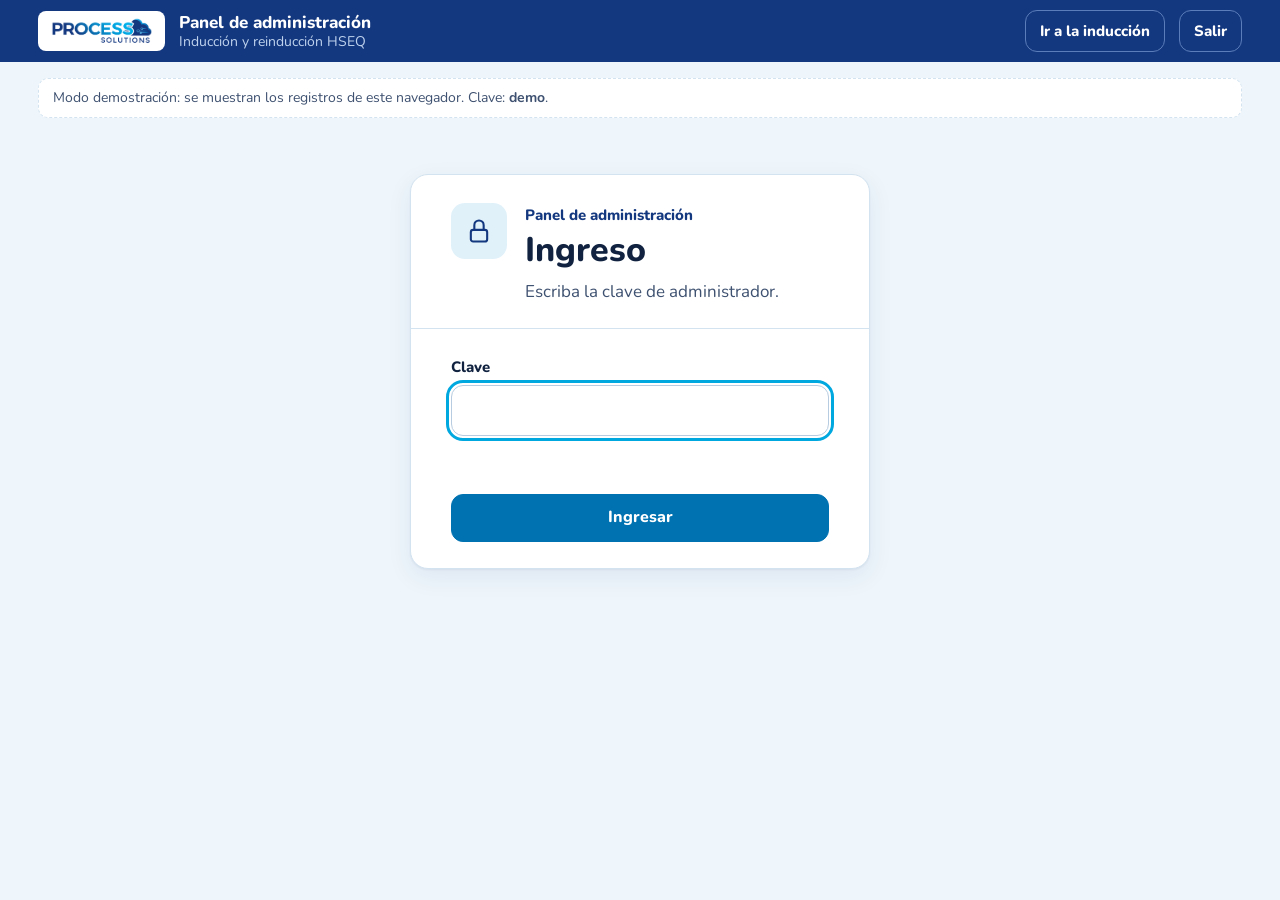
==== admin.html @ 6949bd53 "Add files via upload" ====
<!DOCTYPE html>
<html lang="es">
<head>
<meta charset="utf-8">
<meta name="viewport" content="width=device-width, initial-scale=1">
<meta name="robots" content="noindex">
<title>Panel HSEQ · Process Solutions</title>
<link rel="icon" href="img/logo.png">
<link rel="preconnect" href="https://fonts.googleapis.com">
<link rel="preconnect" href="https://fonts.gstatic.com" crossorigin>
<link href="https://fonts.googleapis.com/css2?family=Nunito:wght@500;600;700;800;900&display=swap" rel="stylesheet">
<link rel="stylesheet" href="css/estilos.css">
</head>
<body class="admin">
  <header class="barra">
    <img src="img/logo.png" alt="Process Solutions" class="logo">
    <div class="barra-txt"><b>Panel de administración</b><span>Inducción y reinducción HSEQ</span></div>
    <a class="btn chico oscuro" href="index.html">Ir a la inducción</a>
    <button class="btn chico oscuro" id="bSalir" hidden>Salir</button>
  </header>
  <div id="avisoDemo" class="aviso-demo" hidden>Modo demostración: se muestran los registros de este navegador. Clave: <b>demo</b>.</div>
  <main id="panel" class="contenedor-admin"></main>
  <div id="modal" class="modal" hidden>
    <div class="modal-caja" role="dialog" aria-modal="true" aria-label="Certificado">
      <div id="modalCuerpo"></div>
      <nav class="nav">
        <button class="btn" id="bCerrar">Cerrar</button>
        <button class="btn primario" id="bImprimir">Descargar PDF</button>
      </nav>
    </div>
  </div>
  <script src="js/config.js"></script>
  <script src="js/contenido.js"></script>
  <script src="js/evaluacion.js"></script>
  <script src="js/comun.js"></script>
  <script src="js/admin.js"></script>
</body>
</html>
---- css/estilos.css ----
/*
  VOICE: clara y amable, como una buena inducción en persona: se lee sin esfuerzo.
  IDEA: un cuaderno de inducción. A la izquierda, el índice de avance en azul marino; a la derecha, la hoja blanca.
  PICTURE: cada tema es una ficha con su propia gráfica (mapa de procesos, PHVA, residuos, sellos), todo en un solo estilo.
  COLOUR and TYPE: gama del logo Process: azul marino #14387F, azul medio #0072B1, cian #00A8E0, blancos y celestes claros; Nunito.
  LAYOUT: barra superior negra, índice lateral negro de 280px, hoja de lectura de 820px; en celular, una sola columna.
*/
:root{
  color-scheme:light dark;
  /* Gama del logo Process Solutions */
  --navy:#14387F;--azul:#14387F;--medio:#0072B1;--cian:#00A8E0;
  --bg:light-dark(#EEF6FB,#0B1A33);
  --papel:light-dark(#FFFFFF,#11264A);
  --papel2:light-dark(#F3F8FC,#173158);
  --linea:light-dark(#D3E3F0,#24416E);
  --ink:light-dark(#10223F,#E8F1FA);
  --ink2:light-dark(#3E5170,#B4C6E0);
  --acento:light-dark(#14387F,#8FD8F5);
  --acento-bg:light-dark(#E0F1FA,#173E6B);
  --boton:light-dark(#0072B1,#0088C8);
  --ok:light-dark(#1E6B42,#7BD3A2);--okbg:light-dark(#E1F2E6,#1D3A2A);
  --mal:light-dark(#A3261D,#FF9C8F);--malbg:light-dark(#FBE5E1,#45231F);
  --sombra:0 1px 2px light-dark(rgba(20,56,127,.06),rgba(0,0,0,.4)),0 8px 24px light-dark(rgba(20,56,127,.08),rgba(0,0,0,.35));
}
:root[data-theme=light]{color-scheme:light}:root[data-theme=dark]{color-scheme:dark}
*{box-sizing:border-box;min-width:0}
html{scroll-padding-top:90px}
body{margin:0;background:var(--bg);color:var(--ink);font:17px/1.6 Nunito,system-ui,"Segoe UI",sans-serif;overflow-x:clip;min-height:100vh;display:flex;flex-direction:column}
.ico{width:1.15em;height:1.15em;flex:none;vertical-align:-.2em}
button{font:inherit}

/* ---------- Barra superior (negro) ---------- */
.barra{display:flex;align-items:center;gap:14px;padding:10px max(3vw,16px);background:#14387F;color:#FFFFFF;position:sticky;top:0;z-index:10}
.logo{height:40px;width:auto;background:#FFFFFF;border-radius:8px;padding:4px 8px}
.barra-txt{display:flex;flex-direction:column;line-height:1.25;flex:1}
.barra-txt b{font-weight:800;font-size:17px}
.barra-txt span{font-size:14px;color:#BFD3EE}
.barra-paso{font-size:15px;font-weight:700;color:#BFD3EE;white-space:nowrap}
.progreso{height:4px;background:#0F2C66;position:sticky;top:60px;z-index:10}
.progreso span{display:block;height:100%;width:0;background:linear-gradient(90deg,#00A8E0,#5FD0F3);transition:width .4s ease}

/* ---------- Estructura ---------- */
.layout{flex:1;display:grid;grid-template-columns:280px minmax(0,1fr);background:linear-gradient(90deg,#14387F 280px,transparent 280px)}
.lateral{background:#14387F;color:#FFFFFF;padding:22px 16px;position:sticky;top:64px;align-self:start;height:calc(100vh - 64px);overflow:auto}
.principal{padding:28px max(3vw,16px) 48px}
#app{max-width:820px;margin:0 auto;outline:none}
.aviso-demo{max-width:820px;margin:0 auto 16px;background:var(--papel);border:1px dashed var(--linea);color:var(--ink2);border-radius:10px;padding:8px 14px;font-size:14px}
.pie{display:flex;justify-content:space-between;gap:12px;flex-wrap:wrap;background:#14387F;color:#BFD3EE;font-size:14px;padding:14px max(3vw,16px)}
.pie-admin{color:#FFFFFF;font-weight:700}
.pie-admin:hover{color:#8FD8F5}

/* Índice lateral */
.lat-tit{margin:0 0 10px 8px;font-size:14px;font-weight:800;color:#BFD3EE}
.pasos-lat{list-style:none;margin:0;padding:0;display:grid;gap:2px}
.pasos-lat span,.pasos-lat button{display:flex;align-items:center;gap:10px;width:100%;padding:8px 10px;border-radius:10px;color:#9FB6DA;font-size:15px;font-weight:700;background:none;border:0;text-align:left;line-height:1.3}
.pasos-lat button{cursor:pointer;color:#FFFFFF}
.pasos-lat button:hover{background:#1C4793}
.pasos-lat i{display:grid;place-items:center;width:26px;height:26px;border-radius:50%;border:1.5px solid #5B7DBA;font-style:normal;font-size:13px;flex:none}
.pasos-lat .hecho span,.pasos-lat .hecho button{color:#FFFFFF}
.pasos-lat .hecho i{background:#FFFFFF;border-color:#FFFFFF;color:#14387F}
.pasos-lat .hecho i .ico{width:15px;height:15px}
.pasos-lat .actual span,.pasos-lat .actual button{background:#FFFFFF;color:#14387F}
.pasos-lat .actual i{background:var(--cian);border-color:var(--cian);color:#14387F}

/* ---------- Tarjeta (hoja de marfil) ---------- */
.tarjeta{background:var(--papel);border:1px solid var(--linea);border-radius:18px;box-shadow:var(--sombra);overflow:hidden}
.cab{display:flex;gap:18px;align-items:flex-start;padding:28px clamp(20px,4vw,40px) 22px;border-bottom:1px solid var(--linea)}
.cab>div{flex:1}
.cab-ico{order:-1;display:grid;place-items:center;width:56px;height:56px;border-radius:14px;background:var(--acento-bg);color:var(--acento);flex:none}
.cab-ico .ico{width:28px;height:28px}
.cab.ok .cab-ico{background:var(--okbg);color:var(--ok)}
.cab.mal .cab-ico{background:var(--malbg);color:var(--mal)}
.etiqueta,.pill{display:block;margin:0 0 4px;font-size:15px;font-weight:800;color:var(--acento);background:none;padding:0}
.cab h1{font-size:clamp(26px,3.6vw,34px);line-height:1.15;margin:0;font-weight:800;color:var(--ink);text-wrap:balance}
.cab p{margin:8px 0 0;color:var(--ink2)}
.cab .etiqueta,.cab .pill{margin:0 0 4px}
.chips{display:flex;flex-wrap:wrap;gap:8px;margin-top:14px}
.chips span{font-size:14px;font-weight:700;background:var(--papel2);border:1px solid var(--linea);border-radius:999px;padding:4px 12px;color:var(--ink2)}

.cuerpo{padding:26px clamp(20px,4vw,40px)}
.intro{font-size:18px;margin:0 0 20px;color:var(--ink)}
.cita{margin:0 0 20px;padding:4px 0 4px 22px;border-left:4px solid var(--cian);font-size:clamp(18px,2.3vw,21px);font-weight:700;line-height:1.55;color:var(--ink)}

.items{list-style:none;margin:0;padding:0;display:grid;gap:10px}
.item{display:flex;gap:14px;align-items:flex-start;padding:14px 16px;border:1px solid var(--linea);border-radius:14px;background:var(--papel2);animation:sube .4s ease both;animation-delay:var(--d)}
.item b{display:block;font-weight:800;font-size:17px;color:var(--ink)}
.item p{margin:2px 0 0;color:var(--ink2)}
.item-ico{display:grid;place-items:center;width:36px;height:36px;border-radius:10px;background:#14387F;color:#FFFFFF;flex:none;font-weight:800}
.pasos{counter-reset:p}
.pasos .item{position:relative}
.pasos .item:not(:last-child)::after{content:"";position:absolute;left:33px;top:52px;bottom:-12px;width:2px;background:var(--linea)}
.pasos .item-ico{border-radius:50%;background:var(--medio);color:#fff}

.cols{display:grid;grid-template-columns:repeat(2,minmax(0,1fr));gap:14px}
.col{border:1px solid var(--linea);border-radius:14px;padding:16px 18px;background:var(--papel2)}
.col:first-child{border-top:4px solid #14387F}
.col:last-child{border-top:4px solid var(--cian)}
.col h3{margin:0 0 8px;font-size:18px;font-weight:800;color:var(--ink)}
.col ul{margin:0;padding-left:20px}.col li{margin:5px 0;color:var(--ink2)}
.col li::marker{color:var(--ink)}

/* ---------- Componentes gráficos ---------- */
.clientes{display:grid;grid-template-columns:repeat(auto-fill,minmax(150px,1fr));gap:10px}
.cliente{display:grid;place-items:center;align-content:center;text-align:center;gap:2px;min-height:96px;padding:12px;border:1px solid var(--linea);border-radius:14px;background:#FFFFFF;color:#14387F}
.cliente b{font-size:18px;font-weight:800;line-height:1.2}
.cliente small{font-size:13px;color:#4A5B75}
.cliente img{max-height:48px;max-width:100%;object-fit:contain}
.cliente.con-logo b{position:absolute;width:1px;height:1px;overflow:hidden;clip:rect(0 0 0 0)}

.acred{display:grid;grid-template-columns:repeat(2,minmax(0,1fr));gap:12px}
.sello{display:flex;gap:14px;align-items:flex-start;padding:16px;border:1px solid var(--linea);border-radius:14px;background:var(--papel2)}
.sello-ico{display:grid;place-items:center;width:46px;height:46px;border-radius:50%;background:linear-gradient(135deg,var(--cian),var(--azul));color:#fff;flex:none}
.sello b{display:block;font-size:19px;font-weight:800}
.sello div>span{display:block;font-weight:700;color:var(--ink)}
.sello small{display:block;font-size:14px;color:var(--ink2);margin-top:2px}

.mapa{display:grid;gap:10px}
.mapa-fila{display:grid;grid-template-columns:120px minmax(0,1fr);gap:12px;align-items:center;padding:14px;border-radius:14px;background:var(--papel2);border:1px solid var(--linea)}
.mapa-fila.mision{background:#14387F;border-color:#14387F}
.mapa-et{font-weight:800;font-size:15px;color:var(--ink)}
.mision .mapa-et{color:#FFFFFF}
.mapa-cajas{display:flex;flex-wrap:wrap;gap:8px;align-items:center}
.proc{padding:8px 14px;border-radius:10px;background:var(--papel);border:1px solid var(--linea);font-weight:700;font-size:15px}
.proc.fuerte{background:var(--medio);border-color:var(--medio);color:#fff}
.mapa-nota{grid-column:2;margin:0;font-size:14px;font-weight:700;color:#BFD3EE}
.fl{color:#BFD3EE;display:grid}

.phva{position:relative;display:grid;grid-template-columns:repeat(2,minmax(0,1fr));gap:12px}
.phva-c{display:flex;gap:14px;align-items:flex-start;padding:18px;border-radius:16px;border:1px solid var(--linea);background:var(--papel2)}
.phva-c b{display:block;font-size:19px;font-weight:800}
.phva-c p{margin:2px 0 0;color:var(--ink2);font-size:16px}
.phva-l{display:grid;place-items:center;width:48px;height:48px;border-radius:12px;font-size:24px;font-weight:900;flex:none;background:#14387F;color:#FFFFFF}
.phva-c.c1 .phva-l,.phva-c.c2 .phva-l{background:var(--medio);color:#fff}
.phva-c.c2{order:4}.phva-c.c3{order:3}
.phva-nota{grid-column:1/-1;order:5;display:flex;align-items:center;gap:8px;margin:2px 0 0;font-weight:700;color:var(--acento)}
.residuos{display:grid;grid-template-columns:repeat(3,minmax(0,1fr));gap:12px}
.bolsa{position:relative;padding:26px 16px 18px;border-radius:12px 12px 22px 22px;border:2px solid #151515;background:var(--papel)}
.bolsa-tapa{position:absolute;left:18%;right:18%;top:-9px;height:16px;border-radius:8px;border:2px solid #151515;background:inherit}
.bolsa b{display:block;font-size:19px;font-weight:800}
.bolsa-s{display:block;font-weight:800;font-size:15px;margin-bottom:6px}
.bolsa p{margin:0;font-size:15px}
.bolsa.blanca{background:#FFFFFF;color:#14387F}
.bolsa.verde{background:#1F7A45;border-color:#145530;color:#fff}.bolsa.verde .bolsa-tapa{border-color:#145530}
.bolsa.negra{background:#151515;color:#FFFFFF}.bolsa.negra .bolsa-tapa{border-color:#555}

/* ---------- Navegación y botones ---------- */
.nav{display:flex;justify-content:space-between;align-items:center;gap:12px;padding:16px clamp(20px,4vw,40px) 22px;border-top:1px solid var(--linea);background:var(--papel)}
.nav.sin-borde{border:0;padding:0;background:none}
.nav-cuenta{font-size:15px;font-weight:700;color:var(--ink2)}
.btn{display:inline-flex;align-items:center;justify-content:center;gap:8px;min-height:48px;padding:0 22px;border-radius:12px;border:1.5px solid var(--ink);background:transparent;color:var(--ink);font-weight:800;font-size:16px;cursor:pointer;text-decoration:none;transition:background .15s,transform .15s}
.btn:hover{background:var(--papel2)}
.btn:focus-visible,input:focus-visible,select:focus-visible,textarea:focus-visible,.pasos-lat button:focus-visible{outline:3px solid #00A8E0;outline-offset:2px}
.btn.primario{background:var(--boton);border-color:var(--boton);color:#fff}
.btn.primario:hover{background:#14387F;border-color:#14387F}
.btn.oscuro{border-color:#5B7DBA;color:#FFFFFF}
.btn.oscuro:hover{background:#1C4793}
.btn:disabled{opacity:.6;cursor:wait}
.btn.ancho{width:100%;margin-top:6px}
.btn.chico{min-height:42px;padding:0 14px;font-size:15px}
.btn.mini{min-height:36px;padding:0 12px;font-size:14px;border-radius:9px}

/* ---------- Formularios ---------- */
.form{display:grid;gap:16px}
.sub{font-size:21px;font-weight:800;margin:0;color:var(--ink)}
.ayuda{color:var(--ink2);font-size:15px;margin:0}
.ayuda.centro{text-align:center;padding:0 16px 18px}
label{display:grid;gap:6px;font-weight:800;font-size:15px;color:var(--ink)}
input,select,textarea{font:inherit;font-size:17px;font-weight:600;color:var(--ink);background:light-dark(#FFFFFF,#14387F);border:1.5px solid light-dark(#B7CCE0,#5B7DBA);border-radius:12px;padding:11px 14px;min-height:48px;width:100%}
input:disabled{background:var(--papel2);color:var(--ink2)}
textarea{resize:vertical}
.fila2{display:grid;grid-template-columns:repeat(2,minmax(0,1fr));gap:16px}
.check{display:flex;gap:10px;align-items:flex-start;font-weight:600;font-size:15px;color:var(--ink2)}
.check input{width:22px;height:22px;min-height:0;margin-top:1px;flex:none;accent-color:var(--azul)}
.error{color:var(--mal);font-weight:800;margin:0;min-height:1.2em}
.aviso{background:var(--papel2);border:1px dashed var(--linea);color:var(--ink2);border-radius:12px;padding:10px 14px;margin:0 0 16px;font-size:15px}

/* ---------- Evaluación ---------- */
.preg{border:1px solid var(--linea);border-radius:14px;padding:18px 20px;margin:0 0 14px;background:var(--papel)}
.preg.falta{border-color:var(--mal);box-shadow:0 0 0 3px var(--malbg)}
.preg legend{font-weight:800;font-size:17px;padding:0 6px;display:flex;gap:10px;align-items:flex-start;line-height:1.4}
.num{display:grid;place-items:center;min-width:30px;height:30px;border-radius:8px;background:#14387F;color:#FFFFFF;font-size:15px;flex:none}
.ops{display:grid;gap:8px;margin-top:12px}
.op{display:flex;gap:12px;align-items:flex-start;font-weight:600;font-size:16px;padding:12px 14px;border-radius:12px;background:var(--papel2);border:1.5px solid transparent;cursor:pointer;color:var(--ink)}
.op:hover{border-color:var(--linea)}
.op:has(input:checked){border-color:var(--azul);background:var(--acento-bg)}
.op input{width:22px;height:22px;min-height:0;margin-top:1px;flex:none;accent-color:var(--azul)}
.preg textarea{margin-top:12px}
.eval-pie{position:sticky;bottom:0;background:var(--papel);padding:14px 0 4px;display:grid;gap:8px;border-top:1px solid var(--linea)}
.contador{font-weight:800;color:var(--ink2);font-size:15px}
.repaso{margin:10px 0 0;padding-left:22px}.repaso li{margin:8px 0}

/* ---------- Certificado ---------- */
.cert{background:#FFFFFF;color:#14387F;border-radius:12px;padding:12px;border:1px solid #D3E3F0}
.cert-marco{border:2px solid #14387F;outline:1px solid #00A8E0;outline-offset:-8px;border-radius:8px;padding:clamp(20px,4vw,42px);text-align:center;background:linear-gradient(90deg,#14387F,#0072B1 60%,#00A8E0) top/100% 10px no-repeat,#FFFFFF}
.cert-top{display:flex;justify-content:space-between;align-items:center;gap:10px;flex-wrap:wrap}
.cert-logo{height:46px}
.cert-cod{font-size:13px;color:#4A5B75;font-weight:700}
.cert-sup{font-size:16px;font-weight:800;color:#14387F;margin:20px 0 6px}
.cert-txt{margin:6px auto;max-width:60ch;font-size:16px}
.cert-nombre{font-size:clamp(28px,4.5vw,42px);font-weight:900;color:#14387F;margin:6px 0 8px;line-height:1.1;text-wrap:balance}
.cert-curso{font-size:clamp(18px,2.4vw,22px);font-weight:800;color:#14387F;margin:8px auto;max-width:34ch;text-wrap:balance}
.cert-pie{display:flex;justify-content:space-between;align-items:flex-end;gap:16px;margin-top:30px;flex-wrap:wrap}
.cert-firma{display:grid;gap:2px;text-align:center;min-width:200px}
.cert-firma .linea{display:block;height:1px;background:#14387F;margin-bottom:6px}
.cert-firma small{color:#4A5B75}
.cert-sello{display:grid;place-items:center;align-content:center;width:96px;height:96px;border-radius:50%;background:linear-gradient(135deg,#00A8E0,#14387F);color:#fff}
.cert-sello b{font-size:22px;line-height:1}.cert-sello small{font-size:12px;font-weight:800}

/* ---------- Panel de administración ---------- */
.contenedor-admin{flex:1;width:100%;max-width:1240px;margin:0 auto;padding:26px max(3vw,16px) 48px}
.admin .aviso-demo{max-width:1240px;margin:16px auto 0;width:calc(100% - 2*max(3vw,16px))}
.login{max-width:460px;margin:30px auto}
.cargando,.vacio{color:var(--ink2);text-align:center;padding:24px}
.titulo-panel{display:flex;justify-content:space-between;align-items:flex-end;gap:16px;flex-wrap:wrap;margin-bottom:18px}
.titulo-panel h1{margin:0 0 4px;font-size:clamp(28px,3.5vw,36px);font-weight:800;line-height:1.15}
.enlaces{display:grid;grid-template-columns:repeat(2,minmax(0,1fr));gap:12px;margin-bottom:14px}
.enlace{background:#14387F;color:#FFFFFF;border-radius:14px;padding:14px 16px;display:grid;grid-template-columns:minmax(0,1fr) auto;gap:4px 10px;align-items:center}
.enlace b{grid-column:1/-1;font-size:15px}
.enlace code{font-size:14px;overflow-wrap:anywhere;color:#8FD8F5}
.enlace .btn{border-color:#5B7DBA;color:#FFFFFF}
.enlace .btn:hover{background:#1C4793}
.kpis{display:grid;grid-template-columns:repeat(4,minmax(0,1fr));gap:12px;margin-bottom:14px}
.kpi{background:var(--papel);border:1px solid var(--linea);border-radius:16px;padding:16px;display:flex;gap:12px;align-items:center}
.kpi b{display:block;font-size:clamp(24px,3vw,32px);font-weight:900;line-height:1.1}
.kpi small{color:var(--ink2);font-weight:700;font-size:14px}
.kpi-ico{display:grid;place-items:center;width:46px;height:46px;border-radius:12px;background:var(--acento-bg);color:var(--acento);flex:none}
.grid2{display:grid;grid-template-columns:repeat(2,minmax(0,1fr));gap:14px;margin-bottom:14px}
.caja{background:var(--papel);border:1px solid var(--linea);border-radius:16px;padding:18px}
.barras{display:grid;gap:12px;margin-top:12px}
.barra-fila{display:grid;grid-template-columns:minmax(0,1.3fr) minmax(0,1fr) auto;gap:10px;align-items:center;font-size:15px}
.barra-et{white-space:nowrap;overflow:hidden;text-overflow:ellipsis;font-weight:700}
.barra-pista{height:12px;border-radius:99px;background:var(--papel2);border:1px solid var(--linea);overflow:hidden}
.barra-pista span{display:block;height:100%;background:linear-gradient(90deg,var(--cian),var(--medio))}
.barra-pista.mal span{background:#E0703A}
.barra-val{font-weight:800;white-space:nowrap;text-align:right}.barra-val small{color:var(--ink2);font-weight:600}
.filtros{display:flex;flex-wrap:wrap;gap:10px}
.filtros label{font-size:14px;flex:1 1 150px}.filtros .crece{flex:3 1 260px}
.filtros-pie{display:flex;justify-content:space-between;align-items:center;gap:10px;flex-wrap:wrap;margin:12px 0}
.acciones{display:flex;gap:8px;flex-wrap:wrap}
.scroll{overflow-x:auto}
.tabla{width:100%;border-collapse:collapse;font-size:15px}
.tabla th{text-align:left;font-size:14px;color:var(--ink2);font-weight:800;padding:10px 8px;border-bottom:2px solid var(--ink);white-space:nowrap}
.tabla td{padding:11px 8px;border-bottom:1px solid var(--linea);vertical-align:middle}
.tabla tbody tr:hover{background:var(--papel2)}
.tabla .der{text-align:right}.nw{white-space:nowrap}
.estado{display:inline-block;font-size:13px;font-weight:800;border-radius:99px;padding:3px 10px;white-space:nowrap}
.estado.si{background:var(--okbg);color:var(--ok)}.estado.no{background:var(--malbg);color:var(--mal)}
.modal{position:fixed;inset:0;background:rgba(21,21,21,.7);display:grid;place-items:center;padding:16px;z-index:20}
.modal[hidden]{display:none}
.modal-caja{background:var(--papel);border-radius:18px;max-width:900px;width:100%;max-height:92vh;overflow:auto;padding-top:16px}
.modal-caja>div:first-child{padding:0 16px}
.detalle h2{margin:0 0 4px}.detalle ol{padding-left:22px}.detalle li{margin:12px 0}.detalle li p{margin:4px 0 0;color:var(--ink2);white-space:pre-wrap}

.entra{animation:sube .35s ease both}
@keyframes sube{from{opacity:0;transform:translateY(8px)}to{opacity:1;transform:none}}
@media (prefers-reduced-motion:reduce){.entra,.item{animation:none}.progreso span,.btn{transition:none}}

/* ---------- Pantallas medianas y celular ---------- */
@media (max-width:980px){
  .layout{grid-template-columns:minmax(0,1fr);background:none}
  .lateral{display:none}
  .kpis{grid-template-columns:repeat(2,minmax(0,1fr))}
  .grid2,.enlaces{grid-template-columns:minmax(0,1fr)}
}
@media (max-width:640px){
  body{font-size:16px}
  .cols,.fila2,.acred,.residuos,.phva{grid-template-columns:minmax(0,1fr)}
  .phva-c.c2,.phva-c.c3{order:0}
  .mapa-fila{grid-template-columns:minmax(0,1fr)}.mapa-nota{grid-column:1}
  .clientes{grid-template-columns:repeat(2,minmax(0,1fr))}
  .cab{gap:14px;padding-top:22px}.cab-ico{width:44px;height:44px}.cab-ico .ico{width:22px;height:22px}
  .barra-paso,.nav-cuenta{display:none}.logo{height:34px}
  .nav .btn{flex:1;padding:0 12px}
  .kpi{padding:12px;gap:8px}.kpi-ico{width:36px;height:36px}
  .barra-fila{grid-template-columns:minmax(0,1fr) auto}.barra-pista{grid-column:1/-1;grid-row:2}
  table{font-size:14px}.stack thead{display:none}.stack tr{display:grid;padding-block:10px;border-bottom:1px solid var(--linea)}
  .stack td{display:flow-root;border:0;padding:3px 0;padding-inline-start:7.5em;text-align:start}
  .stack td::before{content:attr(data-l);float:inline-start;width:7em;margin-inline-start:-7.5em;color:var(--ink2);font-weight:700}
  .stack td:empty{display:none}.tabla .der{text-align:start}
}

/* ---------- Impresión: solo el certificado ---------- */
@media print{
  @page{size:landscape;margin:10mm}
  body{background:#fff}
  body *{visibility:hidden}
  .cert,.cert *{visibility:visible}
  .cert{position:absolute;inset:0;border:0;padding:0}
  .admin:not(.imprime-modal) .cert{display:none}
  .modal{position:static;background:none}.modal-caja{max-height:none;overflow:visible}
}
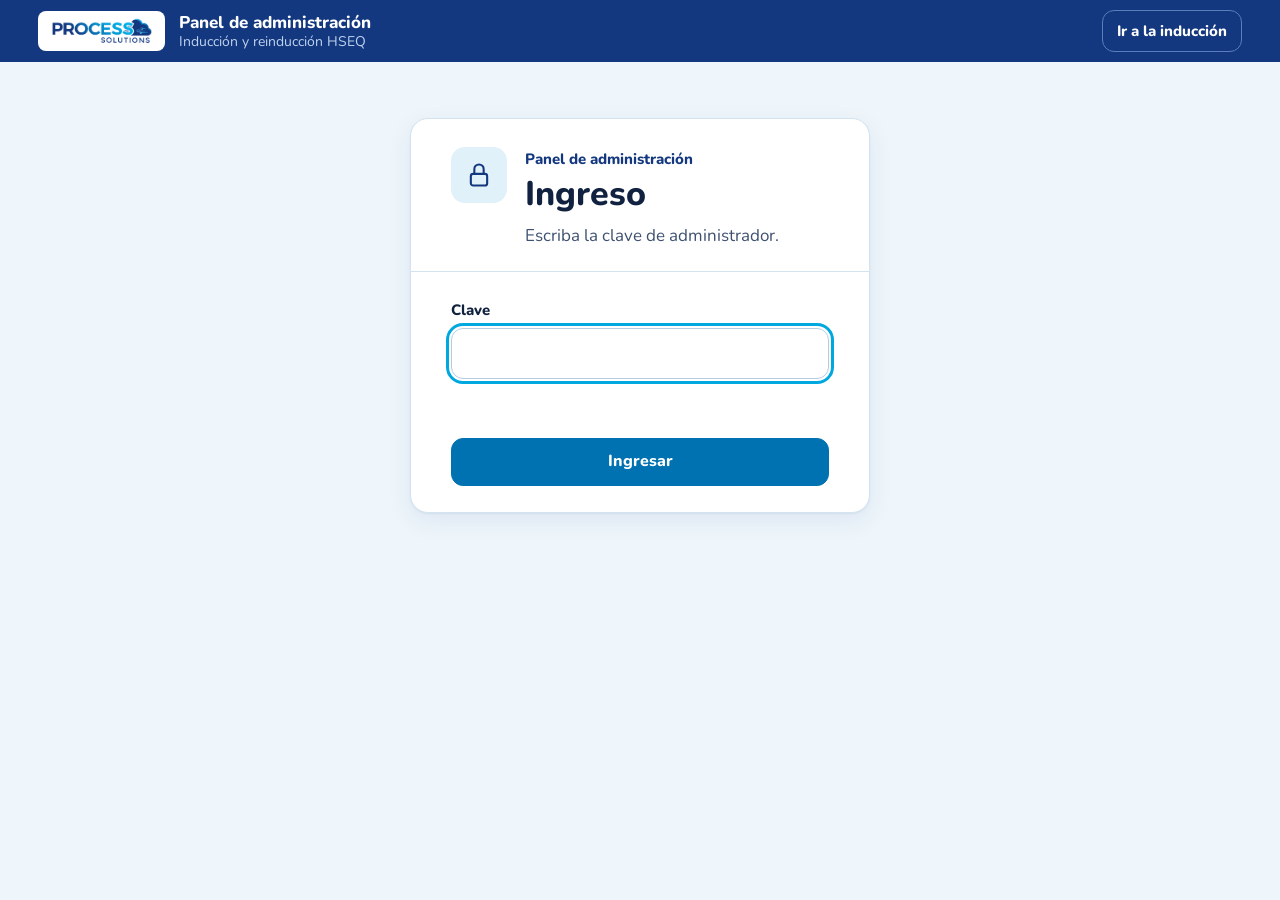
==== commit 0c8248cd: "Add files via upload" ====
--- a/admin.html
+++ b/admin.html
@@ -33,6 +33,7 @@
   <script src="js/contenido.js"></script>
   <script src="js/evaluacion.js"></script>
   <script src="js/comun.js"></script>
+  <script src="js/editor.js"></script>
   <script src="js/admin.js"></script>
 </body>
 </html>
--- a/css/estilos.css
+++ b/css/estilos.css
@@ -24,6 +24,7 @@
 }
 :root[data-theme=light]{color-scheme:light}:root[data-theme=dark]{color-scheme:dark}
 *{box-sizing:border-box;min-width:0}
+[hidden]{display:none!important}
 html{scroll-padding-top:90px}
 body{margin:0;background:var(--bg);color:var(--ink);font:17px/1.6 Nunito,system-ui,"Segoe UI",sans-serif;overflow-x:clip;min-height:100vh;display:flex;flex-direction:column}
 .ico{width:1.15em;height:1.15em;flex:none;vertical-align:-.2em}
@@ -207,6 +208,57 @@
 .cert-sello b{font-size:22px;line-height:1}.cert-sello small{font-size:12px;font-weight:800}
 
 /* ---------- Panel de administración ---------- */
+.pestanas{display:flex;gap:6px;margin:0 0 16px;border-bottom:2px solid var(--linea)}
+.pestanas button{display:inline-flex;align-items:center;gap:8px;min-height:46px;padding:0 18px;border:0;background:none;color:var(--ink2);font-weight:800;font-size:16px;cursor:pointer;border-bottom:3px solid transparent;margin-bottom:-2px}
+.pestanas button[aria-selected=true]{color:var(--acento);border-bottom-color:var(--cian)}
+.pestanas button:hover{color:var(--ink)}
+.kpis.kpis-3{grid-template-columns:repeat(3,minmax(0,1fr))}
+.ed-ajustes{display:flex;flex-wrap:wrap;gap:12px 24px;align-items:flex-end;margin-bottom:14px}
+.ed-ajustes .ayuda{flex-basis:100%}
+.ed-min{max-width:240px}
+.ed-lista{display:grid;gap:12px}
+.ed-preg{background:var(--papel);border:1px solid var(--linea);border-left:4px solid var(--cian);border-radius:14px;padding:16px;display:grid;gap:12px}
+.ed-preg.inactiva{opacity:.6;border-left-color:var(--linea)}
+.ed-preg.con-error{border-left-color:var(--mal)}
+.ed-cab{display:flex;align-items:center;gap:10px;flex-wrap:wrap}
+.ed-cab select{width:auto;min-height:40px;padding:6px 10px;font-size:15px}
+.ed-act{margin-right:auto}
+.ed-herr{display:flex;gap:6px}
+.ed-herr .btn.mini{min-width:36px}
+.ed-et{margin:0 0 6px;font-weight:800;font-size:15px}.ed-et small{color:var(--ink2);font-weight:600}
+.ed-ops{display:grid;gap:8px}.ed-ops>.btn{justify-self:start}
+.ed-op{display:flex;align-items:center;gap:8px;padding:6px 8px;border-radius:10px;border:1.5px solid transparent;background:var(--papel2)}
+.ed-op.ok{border-color:var(--ok);background:var(--okbg)}
+.ed-op input.ed-op-txt{min-height:40px;padding:8px 10px;font-size:16px}
+.ed-marca{display:flex;align-items:center;gap:4px;font-weight:800;cursor:pointer}
+.ed-marca input,.ed-vf input{width:20px;height:20px;min-height:0;accent-color:var(--ok)}
+.ed-vf{display:flex;gap:10px;flex-wrap:wrap}.ed-vf .ed-op{padding:10px 14px;font-weight:700;cursor:pointer}
+.ed-claves{display:grid;gap:10px}.ed-claves small{font-weight:600;color:var(--ink2)}
+.ed-pie{display:flex;flex-wrap:wrap;gap:10px 20px;align-items:center;padding-top:10px;border-top:1px dashed var(--linea)}
+.ed-peso{display:flex;align-items:center;gap:8px}.ed-peso input{width:86px;min-height:40px;padding:6px 10px}
+.ed-errores{margin:0;padding:8px 12px 8px 28px;border-radius:10px;background:var(--malbg);color:var(--mal);font-weight:700;font-size:15px}
+.ed-agregar{margin-top:14px;border-style:dashed}
+.ed-barra{position:sticky;bottom:12px;margin-top:16px;display:flex;align-items:center;gap:10px;flex-wrap:wrap;padding:12px 16px;border-radius:14px;background:#14387F;color:#fff;box-shadow:var(--sombra);z-index:5}
+.ed-barra span{flex:1;font-weight:800}
+.ed-barra .btn:not(.primario){border-color:#5B7DBA;color:#fff}
+.ed-barra .btn.primario{background:#00A8E0;border-color:#00A8E0;color:#10223F}
+.btn.peligro{border-color:light-dark(#D9A39B,#7A3A33);color:var(--mal)}
+.btn.peligro:hover{background:var(--malbg)}
+.btn.peligro-lleno{background:#B3261E;border-color:#B3261E;color:#fff}
+.btn.peligro-lleno:hover{background:#8C1D17}
+.btn.mini .ico{width:16px;height:16px}
+.col-sel{width:36px}
+.col-sel input{width:20px;height:20px;min-height:0;accent-color:var(--azul);cursor:pointer}
+.tabla tr.marcada{background:var(--acento-bg)}
+.barra-sel{display:flex;align-items:center;gap:10px;flex-wrap:wrap;margin:0 0 12px;padding:10px 14px;border-radius:12px;background:var(--acento-bg);font-weight:800}
+.barra-sel span{flex:1}
+.confirmar{text-align:center;padding:8px 8px 20px}
+.confirmar .nav{justify-content:center;margin-top:8px}
+.conf-ico{display:inline-grid;place-items:center;width:56px;height:56px;border-radius:50%;background:var(--malbg);color:var(--mal);margin-bottom:6px}
+.conf-ico .ico{width:28px;height:28px}
+.confirmar .aviso{text-align:left}
+.toast{position:fixed;left:50%;bottom:24px;transform:translate(-50%,20px);opacity:0;background:#14387F;color:#fff;padding:12px 18px;border-radius:12px;font-weight:800;box-shadow:var(--sombra);transition:.25s;z-index:30;pointer-events:none}
+.toast.ver{opacity:1;transform:translate(-50%,0)}
 .contenedor-admin{flex:1;width:100%;max-width:1240px;margin:0 auto;padding:26px max(3vw,16px) 48px}
 .admin .aviso-demo{max-width:1240px;margin:16px auto 0;width:calc(100% - 2*max(3vw,16px))}
 .login{max-width:460px;margin:30px auto}
@@ -257,12 +309,15 @@
 
 /* ---------- Pantallas medianas y celular ---------- */
 @media (max-width:980px){
+  .kpis.kpis-3{grid-template-columns:minmax(0,1fr)}
   .layout{grid-template-columns:minmax(0,1fr);background:none}
   .lateral{display:none}
   .kpis{grid-template-columns:repeat(2,minmax(0,1fr))}
   .grid2,.enlaces{grid-template-columns:minmax(0,1fr)}
 }
 @media (max-width:640px){
+  .admin .barra a.btn,.admin .barra-txt span{display:none}
+  .ed-cab select{flex:1}.ed-act{margin-right:0}.ed-herr{width:100%;justify-content:flex-end}
   body{font-size:16px}
   .cols,.fila2,.acred,.residuos,.phva{grid-template-columns:minmax(0,1fr)}
   .phva-c.c2,.phva-c.c3{order:0}
@@ -277,6 +332,7 @@
   .stack td{display:flow-root;border:0;padding:3px 0;padding-inline-start:7.5em;text-align:start}
   .stack td::before{content:attr(data-l);float:inline-start;width:7em;margin-inline-start:-7.5em;color:var(--ink2);font-weight:700}
   .stack td:empty{display:none}.tabla .der{text-align:start}
+  .stack td.col-sel{padding-inline-start:0}.stack td.col-sel::before{display:none}
 }
 
 /* ---------- Impresión: solo el certificado ---------- */
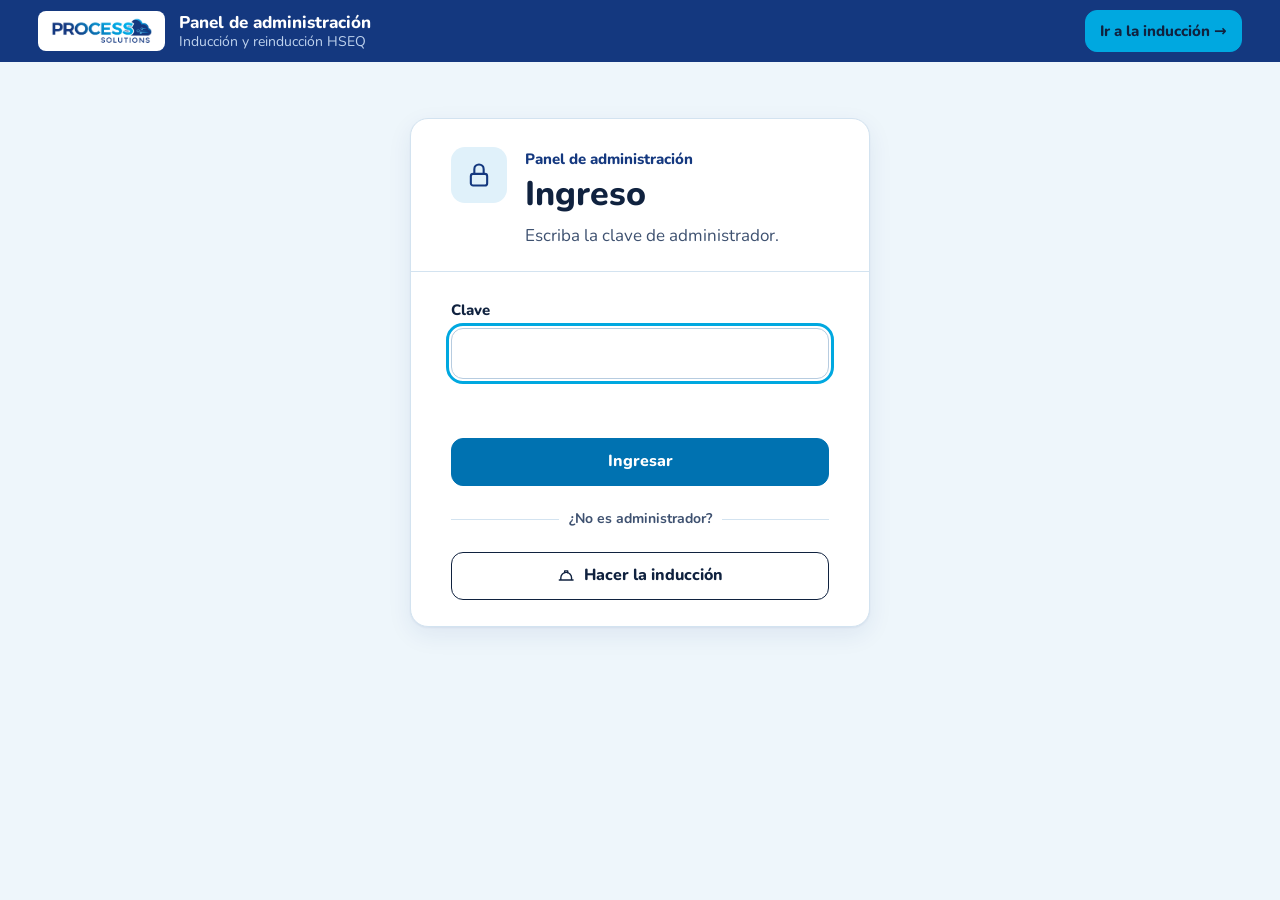
==== commit e6dfcc5d: "Add files via upload" ====
--- a/admin.html
+++ b/admin.html
@@ -1,39 +1,5 @@
 <!DOCTYPE html>
-<html lang="es">
-<head>
-<meta charset="utf-8">
-<meta name="viewport" content="width=device-width, initial-scale=1">
-<meta name="robots" content="noindex">
-<title>Panel HSEQ · Process Solutions</title>
-<link rel="icon" href="img/logo.png">
-<link rel="preconnect" href="https://fonts.googleapis.com">
-<link rel="preconnect" href="https://fonts.gstatic.com" crossorigin>
-<link href="https://fonts.googleapis.com/css2?family=Nunito:wght@500;600;700;800;900&display=swap" rel="stylesheet">
-<link rel="stylesheet" href="css/estilos.css">
-</head>
-<body class="admin">
-  <header class="barra">
-    <img src="img/logo.png" alt="Process Solutions" class="logo">
-    <div class="barra-txt"><b>Panel de administración</b><span>Inducción y reinducción HSEQ</span></div>
-    <a class="btn chico oscuro" href="index.html">Ir a la inducción</a>
-    <button class="btn chico oscuro" id="bSalir" hidden>Salir</button>
-  </header>
-  <div id="avisoDemo" class="aviso-demo" hidden>Modo demostración: se muestran los registros de este navegador. Clave: <b>demo</b>.</div>
-  <main id="panel" class="contenedor-admin"></main>
-  <div id="modal" class="modal" hidden>
-    <div class="modal-caja" role="dialog" aria-modal="true" aria-label="Certificado">
-      <div id="modalCuerpo"></div>
-      <nav class="nav">
-        <button class="btn" id="bCerrar">Cerrar</button>
-        <button class="btn primario" id="bImprimir">Descargar PDF</button>
-      </nav>
-    </div>
-  </div>
-  <script src="js/config.js"></script>
-  <script src="js/contenido.js"></script>
-  <script src="js/evaluacion.js"></script>
-  <script src="js/comun.js"></script>
-  <script src="js/editor.js"></script>
-  <script src="js/admin.js"></script>
-</body>
-</html>
+<html lang="es"><head><meta charset="utf-8"><title>Panel HSEQ · Process Solutions</title>
+<meta http-equiv="refresh" content="0; url=./">
+<script>location.replace("./" + location.search);</script></head>
+<body><p>El panel se movió a <a href="./">la página principal</a>.</p></body></html>
